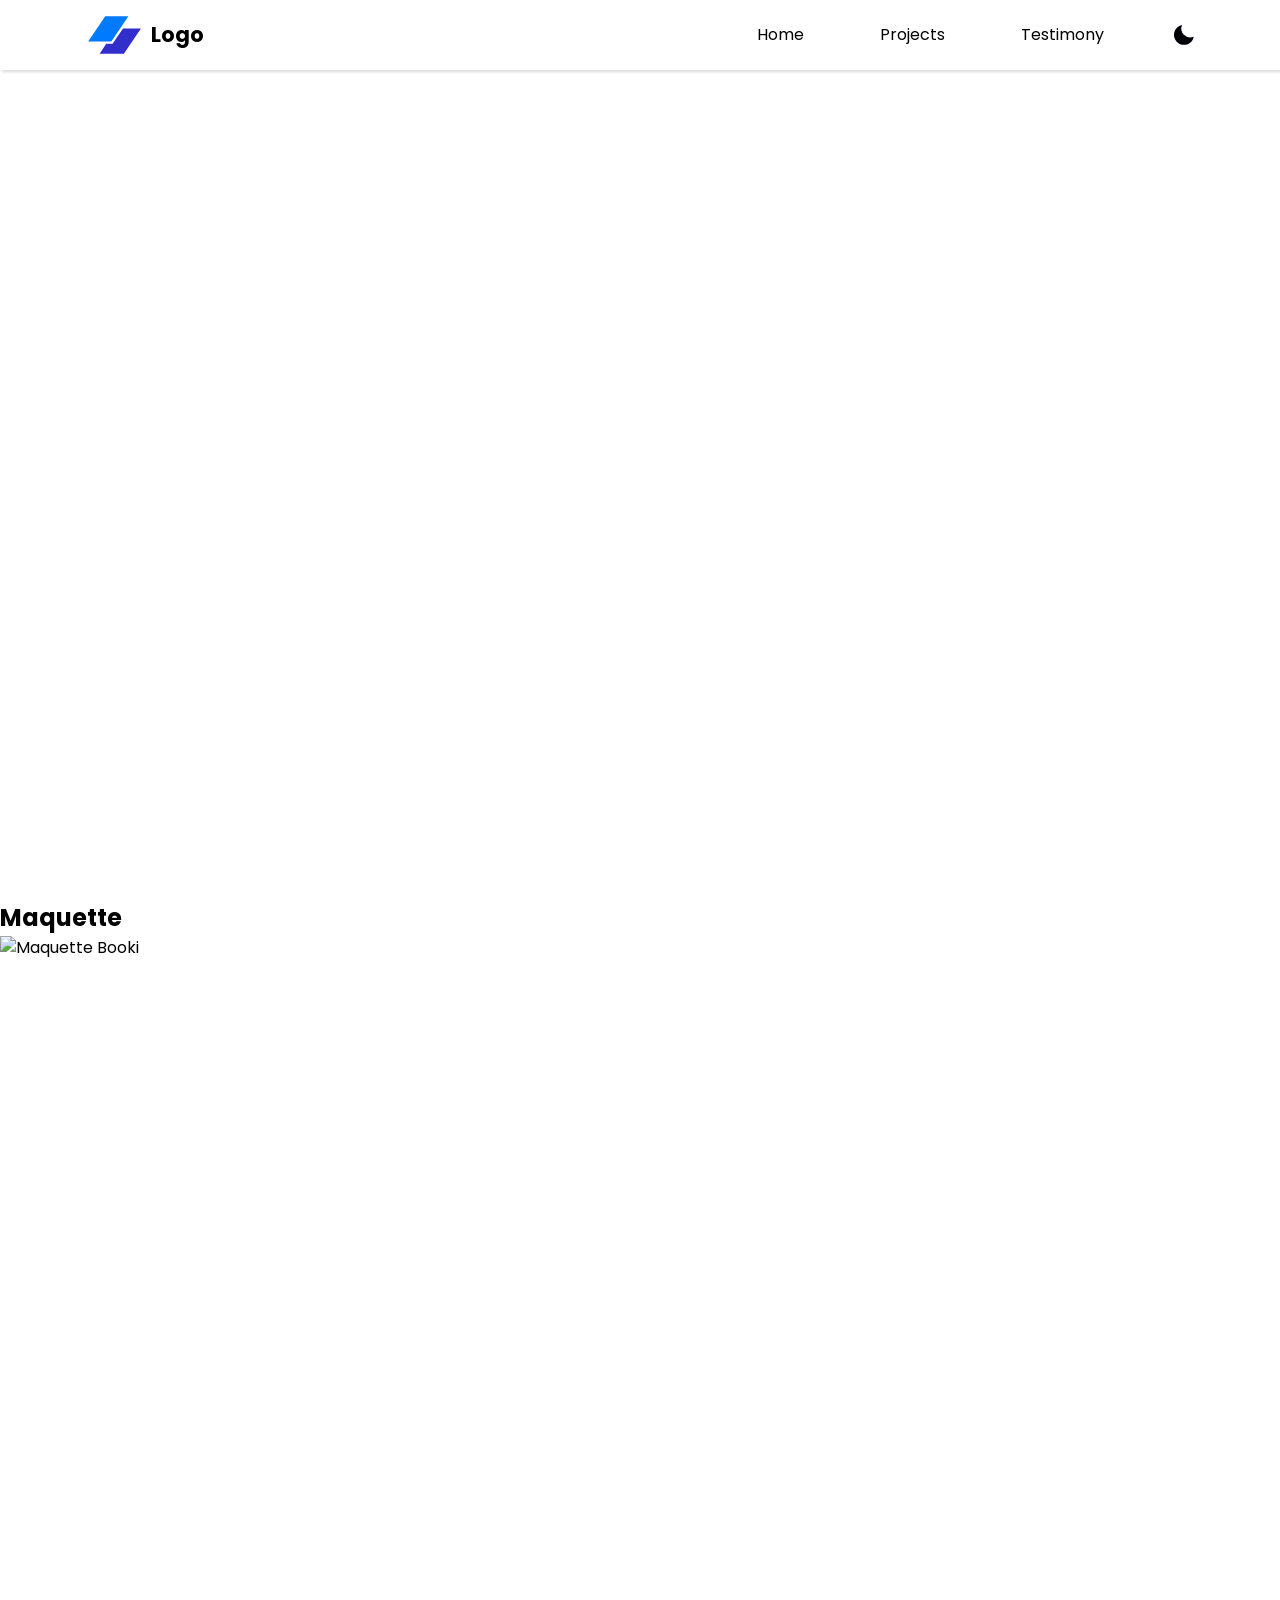
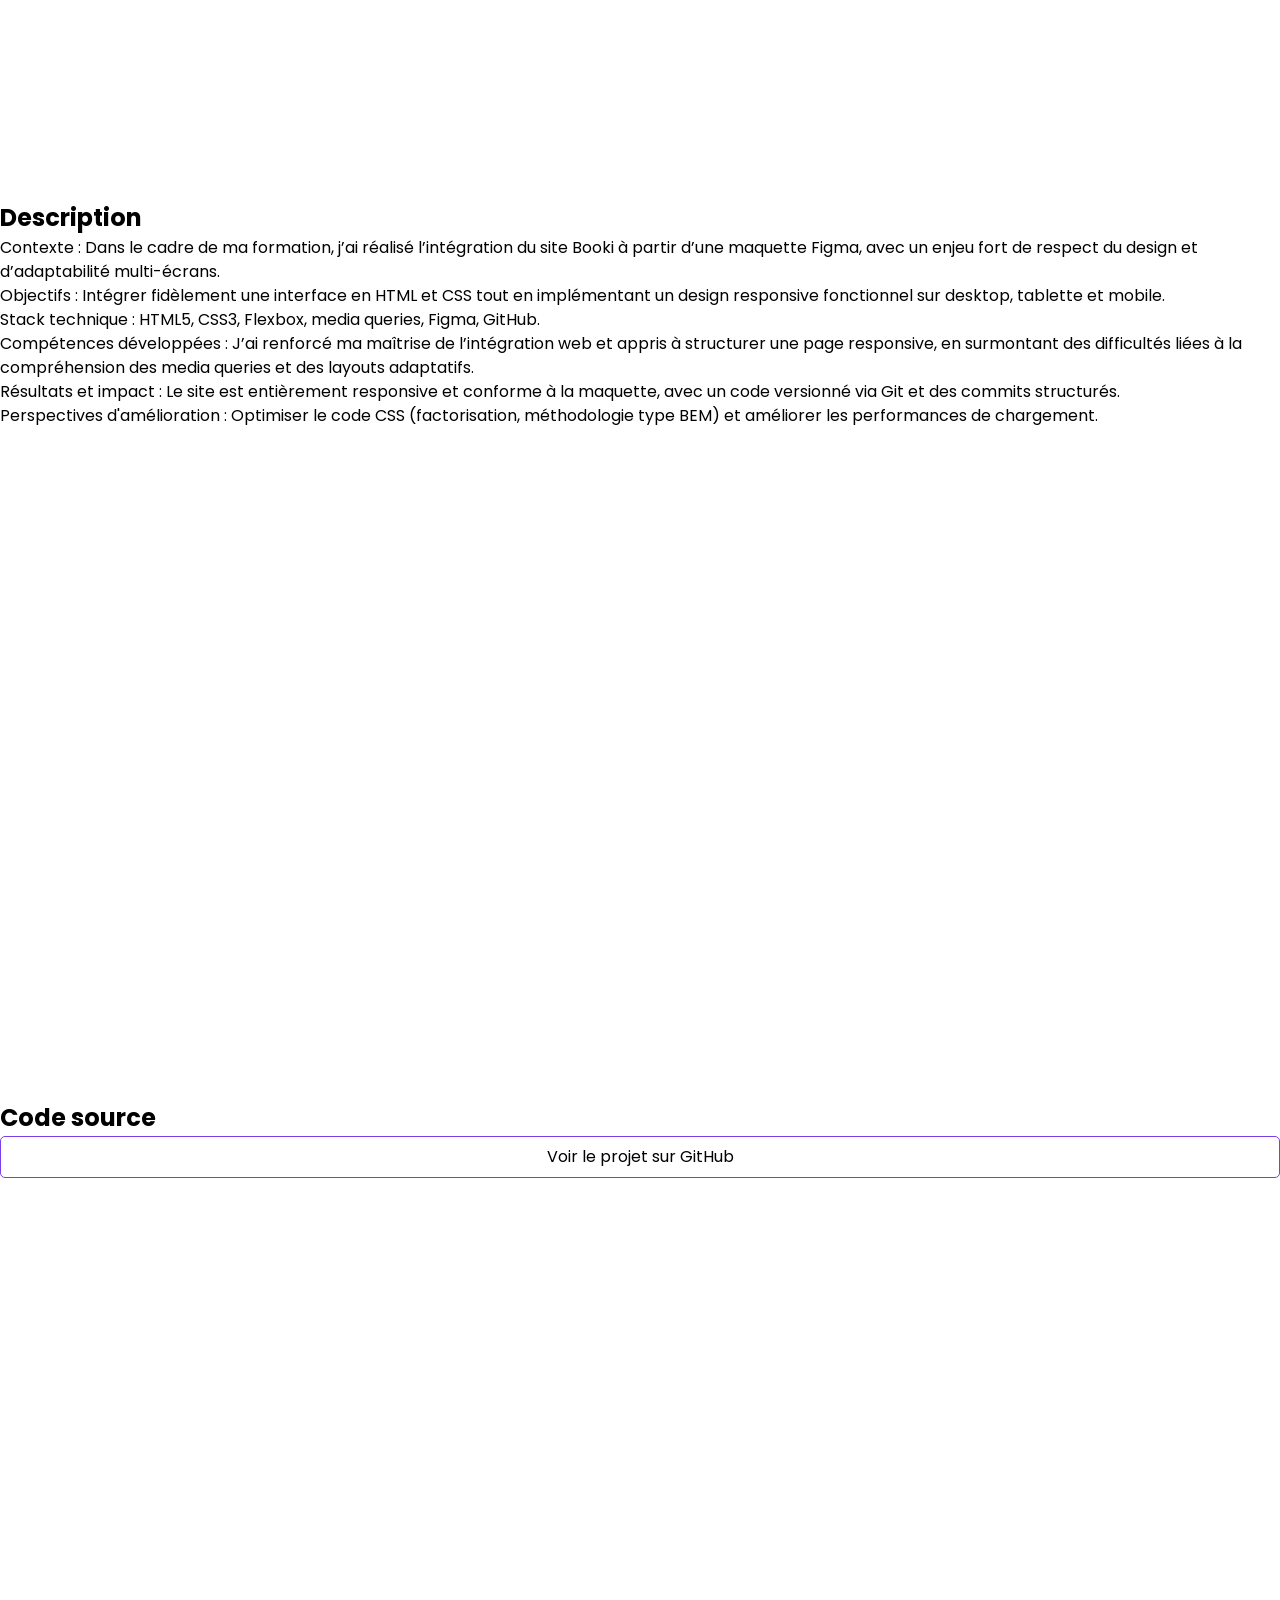
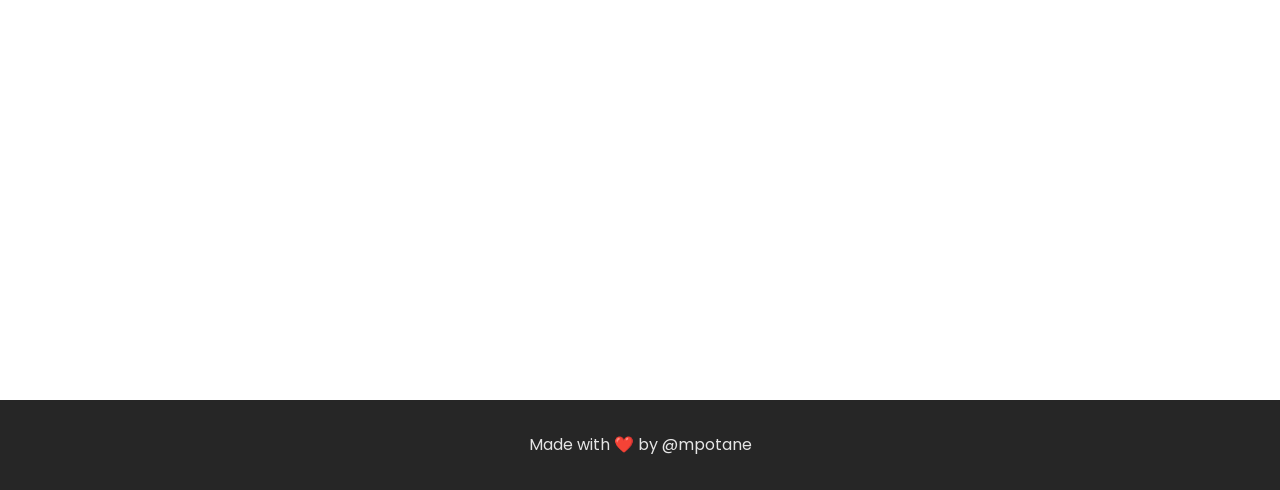
==== booki.html @ 341e93aa "ajout du contenu" ====
<!DOCTYPE html>
<html lang="fr">
<head>
    <meta charset="utf-8">
    <meta http-equiv="X-UA-Compatible" content="IE=edge">
    <meta name="viewport" content="width=device-width, initial-scale=1.0">
    <meta name="description" content="Freefolio beginner template">
    <meta property="og:title" content="OSSPH Freefolio - Beginner Template"/>
    <meta property="og:description" content="100% FREE Professional Portfolio Templates - Beginner Template"/>
    <meta property="og:type" content="website" />
    <meta
        property="og:image"
        content="https://freefolio.web.app/images/beginner.png"
    />
    <meta property="og:image:type" content="image/png" />
    <meta property="og:image:width" content="1200" />
    <meta property="og:image:height" content="630" />
    <meta name="twitter:card" content="summary_large_image" />
    <meta name="twitter:image:alt" content="OSSPH Freefolio">
    <meta name="twitter:title" content="OSSPH Freefolio - Beginner Template" />
    <meta name="twitter:description" content="100% FREE Professional Portfolio Templates - Beginner Template" />
    <title>Projet Booki</title>
    <link rel="icon" href="assets/favicon.ico">
    <link rel="stylesheet" href="reset.css">
    <link rel="stylesheet" href="index.css">
    <link rel="stylesheet" href="style.css">

    <link rel="stylesheet" href="https://cdn.jsdelivr.net/npm/swiper/swiper-bundle.min.css">
    <link href="https://unpkg.com/aos@2.3.1/dist/aos.css" rel="stylesheet">
</head>
<body>
    <header>
        <nav class="navbar">
            <a href="#" class="navbar-branding"><img class="logo" src="assets/logoipsum-245.svg" alt="beginner logo">Logo</a>
            <ul class="nav-menu">
                <li class="nav-item"><a href="index.html" class="nav-link">Home</a></li>
                <li class="nav-item"><a href="index.html" class="nav-link">Projects</a></li>
                <li class="nav-item"><a href="#testimonial__section" class="nav-link">Testimony</a></li>
                <li class="nav-item">
                    <div class="mode__con">
                        <img class="lightswitch" src="assets/moon.svg" alt="moon icon">
                    </div>
                </li>
            </ul>
        </nav>
    </header>

    <main class="container">
         <section class="section">
        <h1>Projet Booki</h1>
        <p>Site de recherche d’hébergements pour des vacances.</p>
    </section>

  
    <section class="section">
        <h2>Maquette</h2>
        <img src="C:\Users\inesg\Desktop\formation openclassrooms\projet 8\beginner\assets\siteBooki.PNG" alt="Maquette Booki" class="project-img">
    </section>

 
    <section class="section">
        <h2>Description</h2>
        <div>
            <p>
            Contexte : Dans le cadre de ma formation, j’ai réalisé l’intégration du site Booki à partir d’une maquette Figma,
            avec un enjeu fort de respect du design et d’adaptabilité multi-écrans. 
            </p>
            <p>
                Objectifs : Intégrer fidèlement une interface en HTML et CSS tout en implémentant un design responsive fonctionnel sur desktop,
                tablette et mobile.
            </p>
            <p>
                Stack technique : HTML5, CSS3, Flexbox, media queries, Figma, GitHub.
            </p>
            <p>
                Compétences développées : J’ai renforcé ma maîtrise de l’intégration web et appris à structurer une page responsive, 
                en surmontant des difficultés liées à la compréhension des media queries et des layouts adaptatifs.
            </p>
            <p>
                Résultats et impact : Le site est entièrement responsive et conforme à la maquette, avec un code versionné via Git 
                et des commits structurés.
            </p> 
            <p>
                Perspectives d'amélioration : Optimiser le code CSS (factorisation, méthodologie type BEM) et 
                améliorer les performances de chargement.
            </p>            
            
        </div>
        
    </section>

 
    <section class="section">
        <h2>Code source</h2>
        <a href="https://github.com/InesGALLIERO/booki" target="_blank" class="cardBtn">
            Voir le projet sur GitHub
        </a>
    </section>
    </main>

    <footer class="ftr">
        <div>Made with ❤️ by @mpotane</div>
    </footer>

  
</body>
</html>
---- index.css ----
@import url('https://fonts.googleapis.com/css2?family=Poppins:ital,wght@0,100;0,200;0,300;0,400;0,500;0,600;0,700;0,800;0,900;1,100;1,200;1,300;1,400;1,500;1,600;1,700;1,800;1,900&display=swap');
@import url('https://fonts.googleapis.com/css2?family=Carter+One&display=swap');

* {
    cursor: url('./assets/cursor.cur'),auto;
}

/* Setting the default background color to white and the default text color to black. */
:root {
    --bg-color: white;
    --txt-color: black;
}

/* Setting the background color to black and the text color to white. */
.dark__mode {
    --bg-color: #222;
    --txt-color: white;
}

html {
    scroll-behavior: smooth;
}

body {
    font-family: 'Poppins', sans-serif;
}

header {
    position: fixed;
    width: 100%;
    background-color: var(--bg-color);
    box-shadow: rgba(0, 0, 0, 0.15) 1.95px 1.95px 2.6px;
    z-index: 2;
}

li {
    list-style: none;
}

.navbar {
    min-height: 4.375rem;
    display: flex;
    justify-content: space-between;
    align-items: center;
    padding: 0 1.25rem;
    margin: 0 5vw;
}

.nav-menu {
    display: flex;
    justify-content: space-between;
    align-items: center;
    gap: 3.75rem;
}


.navbar-branding {
    color: var(--txt-color);
    transform: scale(1.1);
    text-decoration: none;
    font-size: 1.2rem;
    font-weight: bold;
    display: flex;
    align-items: center;
    justify-content: center;
}

.logo {
    width: 100%;
    padding: .5rem;
    display: flex;
    justify-content: center;
    align-items: center;
}

.brandstyle {
    color: rgb(240, 49, 43);
}

.nav-link {
    color: var(--txt-color);
    text-decoration: none;
    padding: .5rem;
    background-image: radial-gradient(18% 28% at 24% 50%, #CEFAFFFF 7%, #073AFF00 100%),radial-gradient(18% 28% at 18% 71%, #FFFFFF59 6%, #073AFF00 100%),radial-gradient(70% 53% at 36% 76%, #73F2FFFF 0%, #073AFF00 100%),radial-gradient(42% 53% at 15% 94%, #FFFFFFFF 7%, #073AFF00 100%),radial-gradient(42% 53% at 34% 72%, #FFFFFFFF 7%, #073AFF00 100%),radial-gradient(18% 28% at 35% 87%, #FFFFFFFF 7%, #073AFF00 100%),radial-gradient(31% 43% at 7% 98%, #FFFFFFFF 24%, #073AFF00 100%),radial-gradient(21% 37% at 72% 23%, #D3FF6D9C 24%, #073AFF00 100%),radial-gradient(35% 56% at 91% 74%, #8A4FFFF5 9%, #073AFF00 100%),radial-gradient(74% 86% at 67% 38%, #6DFFAEF5 24%, #073AFF00 100%),linear-gradient(125deg, #4EB5FFFF 1%, #4C00FCFF 100%);;
    background-size: 0% 0.188rem;
    background-repeat: no-repeat;
    background-position: center bottom;
    transition: background-size 300ms ease;
}

.nav-link:hover {
    background-size: 100% 0.188rem;
}

.hamburger {
    display: none;
}

.bar {
    display: block;
    width: 1.563rem;
    height: 0.188rem;
    margin: 0.313rem auto;
    -webkit-transition: all 0.3 ease;
    transition: all 0.3 ease-in-out;
    color: white;
}

.mode__con {
    display: flex;
    justify-content: center;
    align-items: center;
}

section {
    min-height: 100vh;
}

/* Setting the background of the hero section to a gradient. */
.hero {
    display: grid;
    background: radial-gradient(66.32% 66.32% at 54.13% 113.95%,rgba(108,38,255,.2) 0,rgba(242,89,255,0) 100%),linear-gradient(211.99deg,rgba(65,157,241,.2) -4.17%,rgba(45,143,234,0) 68.7%),radial-gradient(100% 100% at 28.65% 0,rgba(109,0,255,.25) 0,rgba(250,247,254,0) 100%);
    grid-template-columns: repeat(2, 1fr);
    place-items: center;
    gap: 3rem;
    text-align: center;
}

.left-hero {
    width: 50vw;
    padding-left: 7rem;
    display: flex;
    flex-direction: column;
}

.txt {
    font-size: 3.5rem;
    font-family: 'Carter One', sans-serif;
    font-weight: bold;
    color: #8358cd;
}

.txt__upper {
    font-weight: 800;
    color: rgb(83, 81, 81);
}

.txt__under {
    font-weight: 700;
    color: rgb(83, 81, 81);
    font-size: 1.3rem;
}

.desc {
    padding: .5rem;
    color: rgb(119, 119, 119);
}

.btn {
    font-size: 1rem;
    background-color: transparent;
    border-width: 1px;
    border-style: solid;
    border-radius: 5px;
    border-color: #7b3fe4;
    padding: 1rem;
    color: #222;
    margin-top: .5rem;
    box-shadow: 4px 4px 0px #7b3fe4;
}

.btn:hover {
    /*transform: scale(1.1);*/
    color: rgb(239, 248, 252);
    background-color: #7b3fe4;
    box-shadow: unset;
    border: unset;
}

.txt::first-letter {
    font-size: 3.7rem;
}

.exclamation {
    color: #7b3fe4;
}

.right-hero {
    width: auto;
    display: grid;
    place-items: center;
}

.right-hero img {
    border-radius: 50%;
}

.projects {
    display: flex;
    flex-direction: column;
    justify-content: space-evenly;
    align-items: center;
    padding: 1.875rem 0;
    background-color: var(--bg-color);
}

.project-heading {
    display: grid;
    place-items: center;
    padding: 1.875rem 0;
    font-size: 1.5rem;
    font-weight: bold;
    color: var(--txt-color);
}

.cards {
    display: grid;
    grid-template-columns: repeat(2, 1fr);
    grid-template-rows: 1fr;
    gap: 3.75rem;
    margin: 10px;
}

.card {
    box-shadow: rgba(17, 12, 46, 0.15) 0px 48px 100px 0px;
    border-radius: 12px;
}

.card__cover {
    width: 100%;
}

.card__cover img {
    border-top-left-radius: 12px;
    border-top-right-radius: 12px;
}

.card:hover {
    box-shadow: rgba(50, 50, 93, 0.25) 0px 50px 100px -20px, rgba(0, 0, 0, 0.3) 0px 30px 60px -30px;
}

.card__content {
    padding: 1.25rem;
    background-color: white;
    border-bottom-left-radius: 12px;
    border-bottom-right-radius: 12px;
}

.card__content p {
    height: 6.25rem;
}

.cardBtn {
    display: inline-block; /* ou block si tu veux pleine largeur */
    width: 100%;
    border-width: 0.063rem;
    border-style: solid;
    border-color: #7b3fe4;
    background: white;
    border-radius: 0.313rem;
    padding: .5rem;
    text-align: center;
    text-decoration: none; /* enlève le soulignement */
    color: black;
}

.cardBtn:hover {
    background: #7b3fe4;
    color: white;
}

.testimony {
    background: #7757ae;
    display: flex;
    flex-direction: column;
    justify-content: center;
    align-items: center;
}

.swiper {
    width: 100%;
}

.swiper-pagination .swiper-pagination-bullet-active {
    background-color: salmon;
}

.fig {
    border: 0.125rem solid salmon;
    border-radius: 0.625rem;
    margin: 0 15rem; 
    padding: 4rem;
    color: #ffffff;
}

blockquote {
    text-indent: 1ch;
    font-style: italic;
    padding: 2rem;
    font-size: 1.125rem;
}

blockquote img{
    display: unset;
}

figcaption {
    text-align: end;
    padding: 0 4rem;
    font-size: 1.25rem;
    font-style: italic;
}

.ftr {
    background-color: #262626;
    min-height: 10vh;
    display: grid;
    place-items: center;
    color: rgb(229, 229, 229);
}

/* This is a media query. It is saying that if the screen is less than 769px, then do the following. */
@media only screen and (max-width:769px) {

    .hamburger{
        display: flex;
    }

    .hamburger.active .bar:nth-child(2){
        opacity: 0;
    }

    .hamburger.active .bar:nth-child(1){
        transform: translateY(0.5rem) rotate(45deg);
    }

    .hamburger.active .bar:nth-child(3){
        transform: translateY(-0.5rem) rotate(-45deg);
    }

    .nav-menu {
        position: fixed;
        left: 0;
        top: -100vh;
        gap: 0;
        flex-direction: column;
        background-color: var(--bg-color);
        width: 100%;
        text-align: center;
        transition: 0.3s;
        box-shadow: rgba(0, 0, 0, 0.05) 0px 6px 24px 0px, rgba(0, 0, 0, 0.08) 0px 0px 0px 1px;
    }

    .nav-item {
        margin: 1rem 0;
    }

    .nav-menu.active {
        top: 4.313rem;
    }
}

@media only screen and (max-width:1025px) {
    
    .left-hero {
        padding-left: 4rem;
    }

    figcaption {
        transform: translateY(-1rem);
        padding-top: .8rem;
        padding-bottom: 1rem;
    }
    
    #hero__img {
        margin-top: 4rem;
        margin-right: 8rem;
        width: 250px;
        height: 250px;
    }

    .fig {
        margin: 0 9.2rem;
        padding: .2rem;
    }

    .cards {
        display: grid;
        grid-template-columns: 1fr;
    }
}

@media only screen and (max-width:913px) {

    .hero {
        display: grid;
        grid-template-columns: 1fr;
        gap: unset;
    }

    .left-hero {
        width: 100%;
        padding-left: unset;
        padding: 7rem;
    }

    .txt__upper {
        margin-top: 4.375rem;
    }

    .right-hero {
        width: 100%;
    }

    #hero__img {
        margin-bottom: 4rem;
        margin-right: unset;
    }
}

@media only screen and (max-width:821px) {

    .left-hero {
        padding: 5.5rem;
    }
}

@media only screen and (max-width:769px) {

    .left-hero {
        padding: 4.5rem;
    }

    .fig {
        margin: 0 4rem;
        padding: .2rem;
    }
}

@media only screen and (max-width:541px) {

    .left-hero {
        padding: 3rem;
    }

    #hero__img {
        width: 270px;
        height: 270px;
    }

    .fig {
        margin: 0 5rem;
    }
}

@media only screen and (max-width:415px) {

    .left-hero {
        padding: 2rem;
    }

    #hero__img {
        width: 260px;
        height: 260px;
    }

    .fig {
        margin: 0 1.5rem;
    }
}

@media only screen and (max-width:376px) {

    #hero__img {
        width: 250px;
        height: 250px;
    }

    .fig {
        margin: 0 1rem;
    }
}

/* nav-icon-6 */
.nav-icon-6{
    width: 35px;
    height: 30px;
    margin: 10px 10px;
    position: relative;
    display: inline-block;
  }
  .nav-icon-6 span{
    background-color: var(--txt-color);
    position: absolute;
    border-radius: 2px;
    transition: .3s cubic-bezier(.8, .5, .2, 1.4);
    width:100%;
    height: 4px;
  }
  .nav-icon-6 span:nth-child(1){
    top:0px;
    left: 0px;
  }
  .nav-icon-6 span:nth-child(2){
    top:13px;
    left: 0px;
  }
  .nav-icon-6 span:nth-child(3){
    bottom:0px;
    left: 0px;
  }
  .nav-icon-6:not(.open):hover span:nth-child(1){
    transform:  scaleY(1.2);
    left: -5px;
  }
  .nav-icon-6:not(.open):hover span:nth-child(2){
    transform: rotate(5deg) scaleY(1.1);
  }
  .nav-icon-6:not(.open):hover span:nth-child(3){
    transform:  scaleY(1.2);
    left: 5px;
  }
  .nav-icon-6.open span:nth-child(1){
    transform: rotate(45deg) scaleX(0.7);
    top: 13PX;
    left: -8px;
  }
  .nav-icon-6.open span:nth-child(2){
    transform: scale(0);
    transition-duration: 50ms
  }
  .nav-icon-6.open span:nth-child(3){
    transform: rotate(-45deg) scaleX(0.7);
    top: 13PX;
    left: 7px;
  }
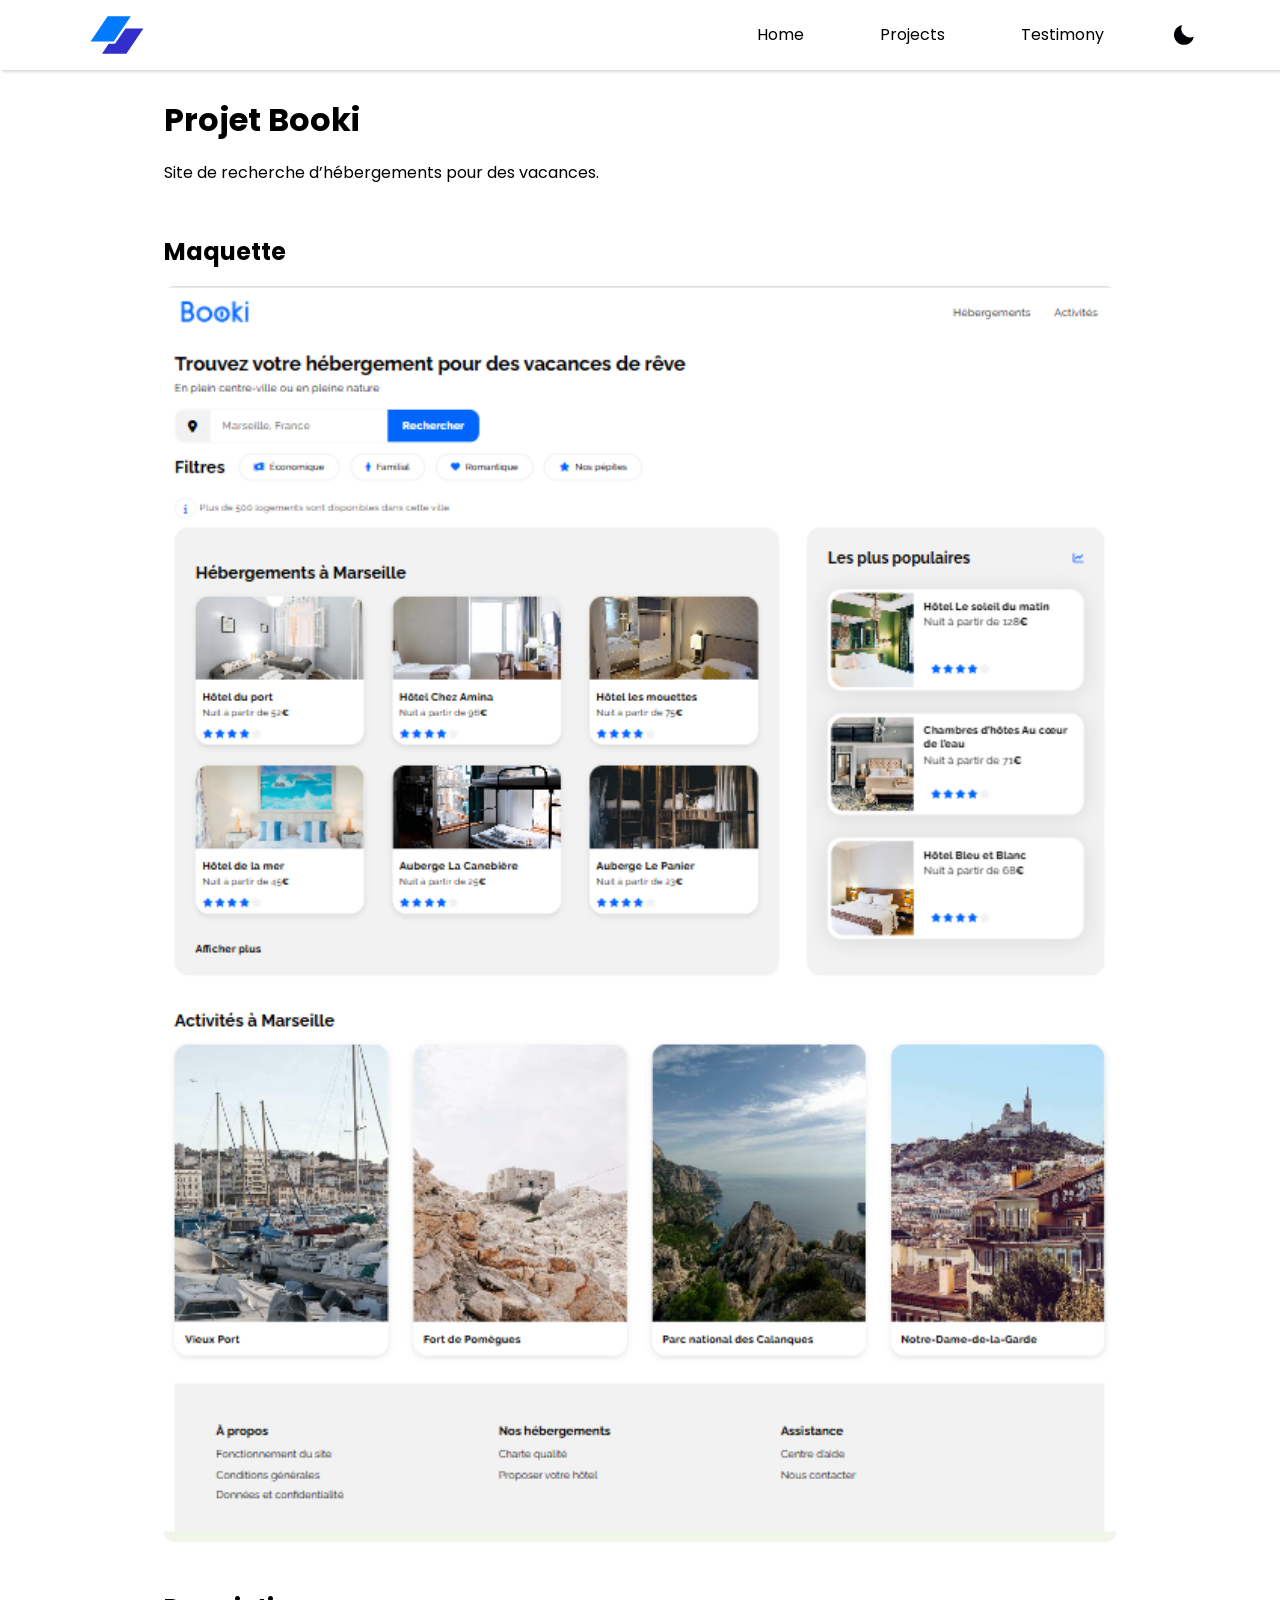
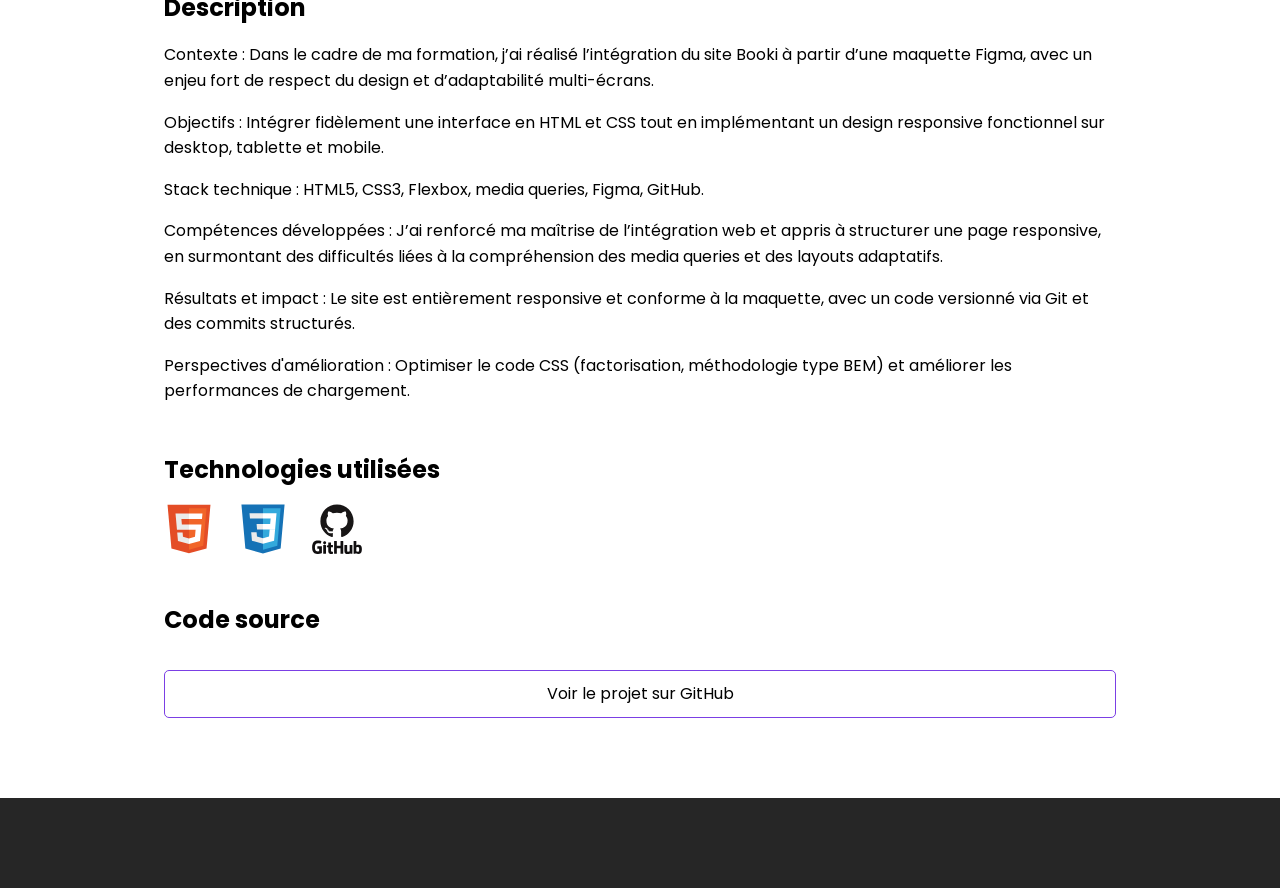
==== commit 1f4aedaa: "suite modif contenu" ====
--- a/booki.html
+++ b/booki.html
@@ -15,15 +15,13 @@
     <meta property="og:image:type" content="image/png" />
     <meta property="og:image:width" content="1200" />
     <meta property="og:image:height" content="630" />
-    <meta name="twitter:card" content="summary_large_image" />
-    <meta name="twitter:image:alt" content="OSSPH Freefolio">
-    <meta name="twitter:title" content="OSSPH Freefolio - Beginner Template" />
-    <meta name="twitter:description" content="100% FREE Professional Portfolio Templates - Beginner Template" />
+   
     <title>Projet Booki</title>
     <link rel="icon" href="assets/favicon.ico">
+
     <link rel="stylesheet" href="reset.css">
     <link rel="stylesheet" href="index.css">
-    <link rel="stylesheet" href="style.css">
+    <link rel="stylesheet" href="booki.css">
 
     <link rel="stylesheet" href="https://cdn.jsdelivr.net/npm/swiper/swiper-bundle.min.css">
     <link href="https://unpkg.com/aos@2.3.1/dist/aos.css" rel="stylesheet">
@@ -31,7 +29,7 @@
 <body>
     <header>
         <nav class="navbar">
-            <a href="#" class="navbar-branding"><img class="logo" src="assets/logoipsum-245.svg" alt="beginner logo">Logo</a>
+            <a href="#" class="navbar-branding"><img class="logo" src="assets/logoipsum-245.svg" alt="beginner logo"></a>
             <ul class="nav-menu">
                 <li class="nav-item"><a href="index.html" class="nav-link">Home</a></li>
                 <li class="nav-item"><a href="index.html" class="nav-link">Projects</a></li>
@@ -46,60 +44,69 @@
     </header>
 
     <main class="container">
-         <section class="section">
-        <h1>Projet Booki</h1>
-        <p>Site de recherche d’hébergements pour des vacances.</p>
-    </section>
+        <section class="section">
+            <h1>Projet Booki</h1>
+            <p>Site de recherche d’hébergements pour des vacances.</p>
+        </section>
 
   
-    <section class="section">
-        <h2>Maquette</h2>
-        <img src="C:\Users\inesg\Desktop\formation openclassrooms\projet 8\beginner\assets\siteBooki.PNG" alt="Maquette Booki" class="project-img">
-    </section>
+        <section class="section">
+            <h2>Maquette</h2>
+            <img src="assets/siteBooki.PNG" alt="Maquette Booki" class="project-img">
+        </section>
 
  
-    <section class="section">
-        <h2>Description</h2>
-        <div>
-            <p>
-            Contexte : Dans le cadre de ma formation, j’ai réalisé l’intégration du site Booki à partir d’une maquette Figma,
-            avec un enjeu fort de respect du design et d’adaptabilité multi-écrans. 
-            </p>
-            <p>
-                Objectifs : Intégrer fidèlement une interface en HTML et CSS tout en implémentant un design responsive fonctionnel sur desktop,
-                tablette et mobile.
-            </p>
-            <p>
-                Stack technique : HTML5, CSS3, Flexbox, media queries, Figma, GitHub.
-            </p>
-            <p>
-                Compétences développées : J’ai renforcé ma maîtrise de l’intégration web et appris à structurer une page responsive, 
-                en surmontant des difficultés liées à la compréhension des media queries et des layouts adaptatifs.
-            </p>
-            <p>
-                Résultats et impact : Le site est entièrement responsive et conforme à la maquette, avec un code versionné via Git 
-                et des commits structurés.
-            </p> 
-            <p>
-                Perspectives d'amélioration : Optimiser le code CSS (factorisation, méthodologie type BEM) et 
-                améliorer les performances de chargement.
-            </p>            
+        <section class="section">
+            <h2>Description</h2>
+            <div>
+                <p>
+                    Contexte : Dans le cadre de ma formation, j’ai réalisé l’intégration du site Booki à partir d’une maquette Figma,
+                    avec un enjeu fort de respect du design et d’adaptabilité multi-écrans. 
+                </p>
+                <p>
+                    Objectifs : Intégrer fidèlement une interface en HTML et CSS tout en implémentant un design responsive fonctionnel sur desktop,
+                    tablette et mobile.
+                </p>
+                <p>
+                    Stack technique : HTML5, CSS3, Flexbox, media queries, Figma, GitHub.
+                </p>
+                <p>
+                    Compétences développées : J’ai renforcé ma maîtrise de l’intégration web et appris à structurer une page responsive, 
+                    en surmontant des difficultés liées à la compréhension des media queries et des layouts adaptatifs.
+                </p>
+                <p>
+                    Résultats et impact : Le site est entièrement responsive et conforme à la maquette, avec un code versionné via Git 
+                    et des commits structurés.
+                </p> 
+                <p>
+                    Perspectives d'amélioration : Optimiser le code CSS (factorisation, méthodologie type BEM) et 
+                    améliorer les performances de chargement.
+                </p>            
             
-        </div>
+            </div>
         
-    </section>
+        </section>
 
+        <section class="section">
+            <h2>Technologies utilisées</h2>
+            <div class="tech">
+                <img src="assets/logo/html.svg" alt="Logo HTML">
+                <img src="assets/logo/css.svg" alt="CSS">
+                <img src="assets/logo/github.svg" alt="GitHub">
+            </div>
+        </section>
+        
  
-    <section class="section">
-        <h2>Code source</h2>
-        <a href="https://github.com/InesGALLIERO/booki" target="_blank" class="cardBtn">
-            Voir le projet sur GitHub
-        </a>
-    </section>
+        <section class="section">
+            <h2>Code source</h2>
+            <a href="https://github.com/InesGALLIERO/booki" target="_blank" class="cardBtn">
+                Voir le projet sur GitHub
+            </a>
+        </section>
     </main>
 
     <footer class="ftr">
-        <div>Made with ❤️ by @mpotane</div>
+        
     </footer>
 
   
--- a/index.css
+++ b/index.css
@@ -233,6 +233,7 @@
 .card__cover img {
     border-top-left-radius: 12px;
     border-top-right-radius: 12px;
+    width: 100%;
 }
 
 .card:hover {
--- a/booki.css
+++ b/booki.css
@@ -0,0 +1,103 @@
+/* ===== STRUCTURE GÉNÉRALE ===== */
+
+.container {
+    max-width: 1000px;
+    margin: 0 auto;
+    padding: 6rem 1.5rem 2rem;
+}
+
+.section {
+    margin-bottom: 3rem;
+    min-height: 0vh;
+
+}
+
+/* ===== TITRES ===== */
+
+h1 {
+    font-size: 2rem;
+    margin-bottom: 1rem;
+}
+
+h2 {
+    font-size: 1.5rem;
+    margin-bottom: 1rem;
+}
+
+/* ===== TEXTE ===== */
+
+p {
+    line-height: 1.6;
+    margin-bottom: 1rem;
+}
+
+/* ===== IMAGE ===== */
+
+.project-img {
+    width: 100%;
+    border-radius: 10px;
+    margin-top: 1rem;
+}
+
+/* ===== Logo ===== */
+.tech {
+    display: flex;
+    gap: 1.5rem;
+    flex-wrap: wrap;
+    align-items: center;
+    margin-top: 1rem;
+}
+
+.tech img {
+    width: 50px;
+    height: auto;
+    transition: transform 0.2s ease;
+}
+
+.tech img:hover {
+    transform: scale(1.1);
+}
+
+/* ===== BOUTON ===== */
+
+.cardBtn {
+    display: inline-block;
+    margin-top: 1rem;
+    padding: 0.7rem;
+    border: 1px solid #7b3fe4;
+    text-align: center;
+    text-decoration: none;
+    color: black;
+    border-radius: 5px;
+}
+
+.cardBtn:hover {
+    background-color: #7b3fe4;
+    color: white;
+}
+
+/* ===== MEDIA QUERIES ===== */
+
+@media (max-width: 768px) {
+    .container {
+        padding: 5rem 1rem 2rem;
+    }
+
+    h1 {
+        font-size: 1.6rem;
+    }
+
+    h2 {
+        font-size: 1.3rem;
+    }
+}
+
+@media (max-width: 480px) {
+    .container {
+        padding: 4.5rem 1rem 1.5rem;
+    }
+
+    p {
+        font-size: 0.95rem;
+    }
+}
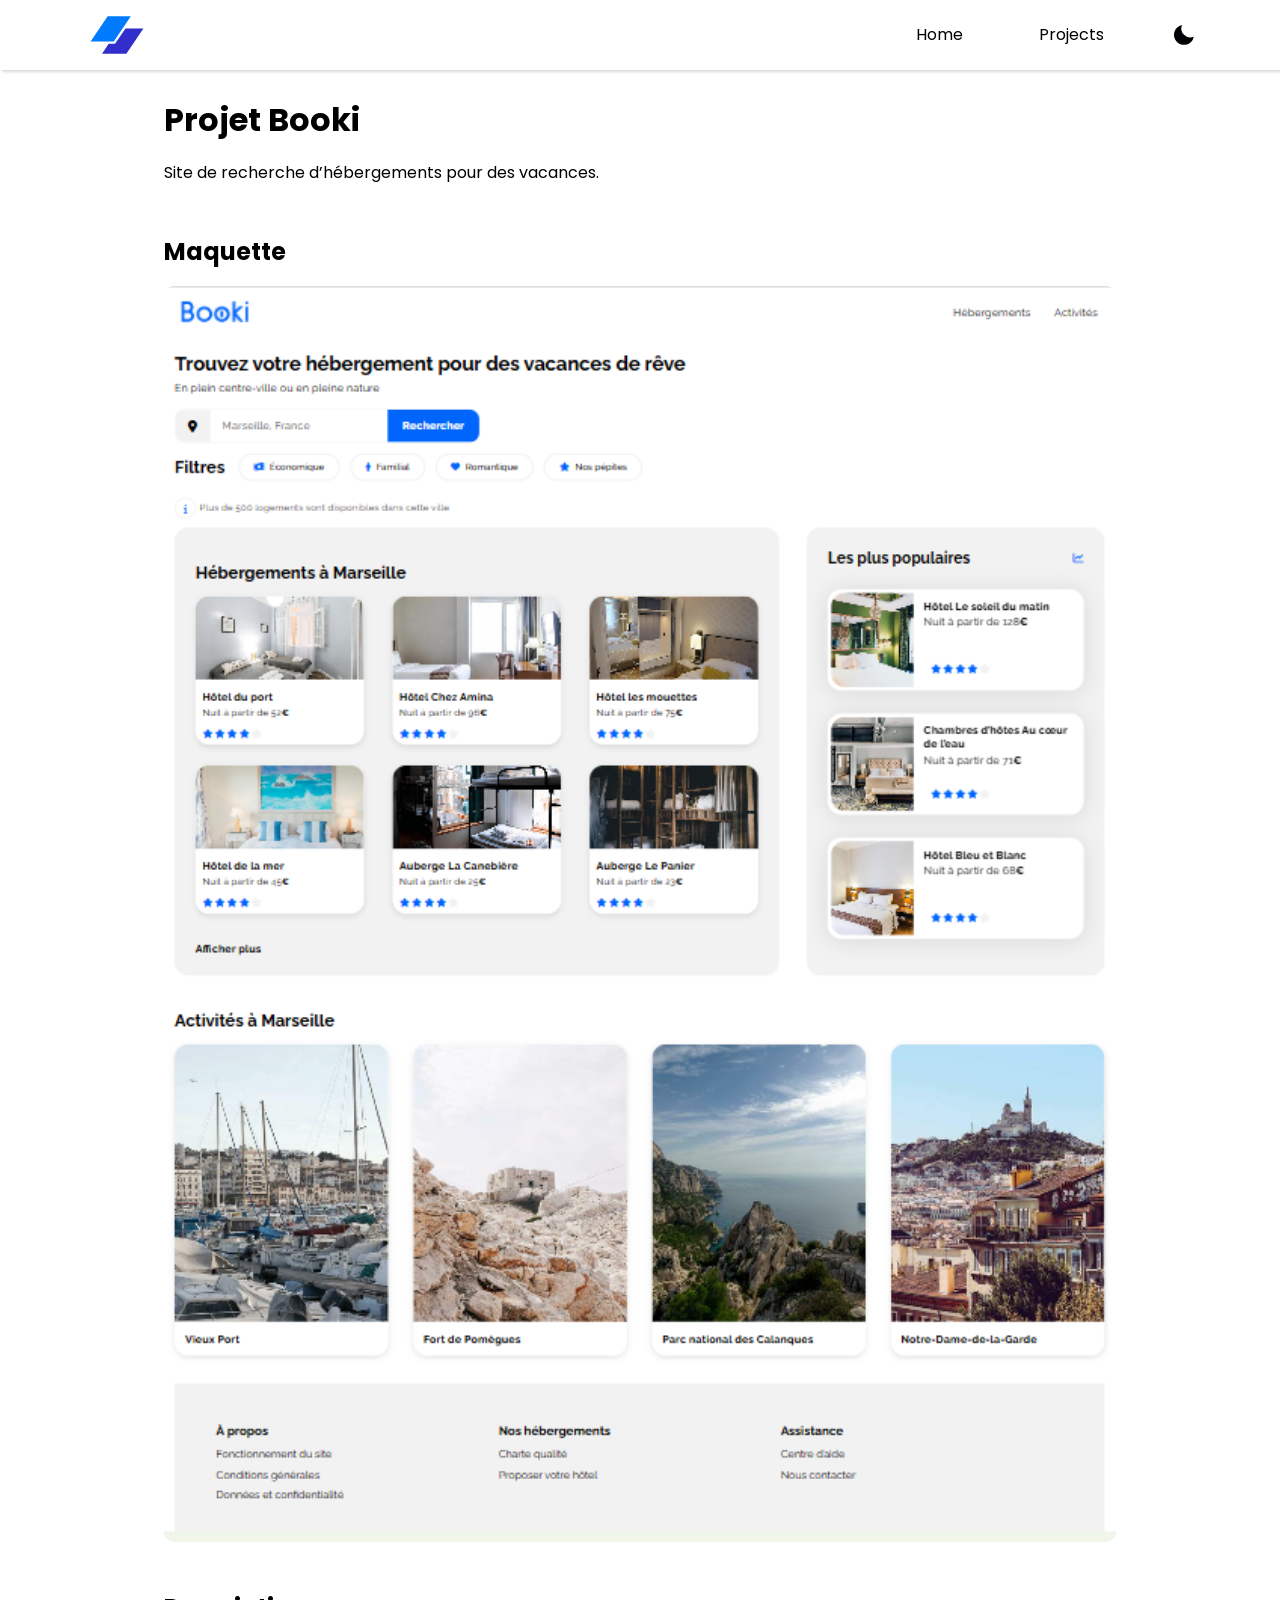
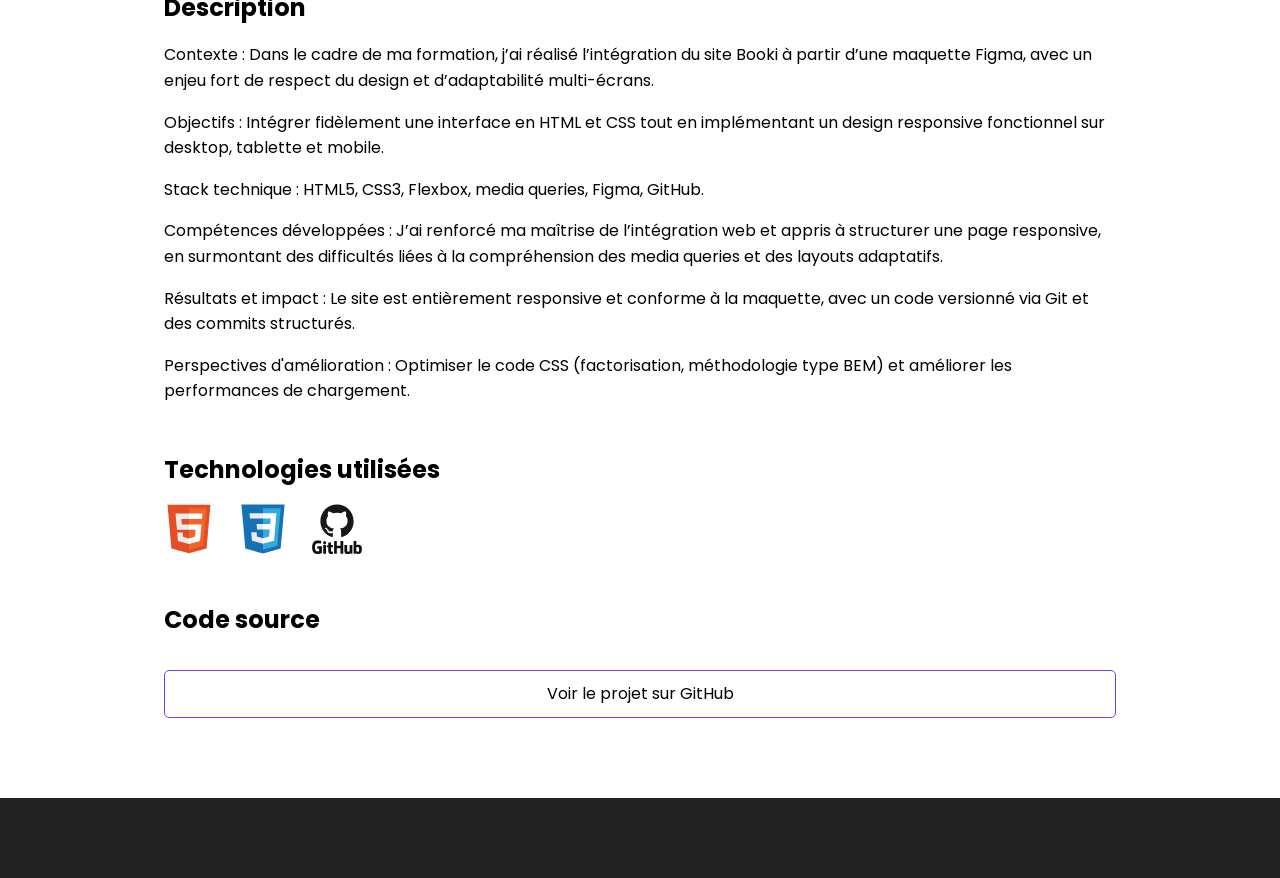
==== commit 9557d336: "TestlienWave" ====
--- a/booki.html
+++ b/booki.html
@@ -1,22 +1,7 @@
 <!DOCTYPE html>
 <html lang="fr">
 <head>
-    <meta charset="utf-8">
-    <meta http-equiv="X-UA-Compatible" content="IE=edge">
-    <meta name="viewport" content="width=device-width, initial-scale=1.0">
-    <meta name="description" content="Freefolio beginner template">
-    <meta property="og:title" content="OSSPH Freefolio - Beginner Template"/>
-    <meta property="og:description" content="100% FREE Professional Portfolio Templates - Beginner Template"/>
-    <meta property="og:type" content="website" />
-    <meta
-        property="og:image"
-        content="https://freefolio.web.app/images/beginner.png"
-    />
-    <meta property="og:image:type" content="image/png" />
-    <meta property="og:image:width" content="1200" />
-    <meta property="og:image:height" content="630" />
-   
-    <title>Projet Booki</title>
+    <title>Projet Booki – Intégration HTML CSS Responsive | Portfolio Développeur</title>
     <link rel="icon" href="assets/favicon.ico">
 
     <link rel="stylesheet" href="reset.css">
@@ -32,8 +17,7 @@
             <a href="#" class="navbar-branding"><img class="logo" src="assets/logoipsum-245.svg" alt="beginner logo"></a>
             <ul class="nav-menu">
                 <li class="nav-item"><a href="index.html" class="nav-link">Home</a></li>
-                <li class="nav-item"><a href="index.html" class="nav-link">Projects</a></li>
-                <li class="nav-item"><a href="#testimonial__section" class="nav-link">Testimony</a></li>
+                <li class="nav-item"><a href="booki.html" class="nav-link">Projects</a></li>
                 <li class="nav-item">
                     <div class="mode__con">
                         <img class="lightswitch" src="assets/moon.svg" alt="moon icon">
--- a/index.css
+++ b/index.css
@@ -210,7 +210,7 @@
     padding: 1.875rem 0;
     font-size: 1.5rem;
     font-weight: bold;
-    color: var(--txt-color);
+    color: black;
 }
 
 .cards {
@@ -234,6 +234,8 @@
     border-top-left-radius: 12px;
     border-top-right-radius: 12px;
     width: 100%;
+    max-height: 1000px;
+    object-fit: fill;
 }
 
 .card:hover {
@@ -270,55 +272,81 @@
     color: white;
 }
 
-.testimony {
+
+
+.competence {
     background: #7757ae;
     display: flex;
+    justify-content: space-between;
+    align-items: stretch;
+    gap: 40px;
+    padding: 40px;
+     min-height: 0vh;
+}
+
+/* Chaque bloc prend 50% */
+.competence > div {
+    flex: 1;
+    display: flex;
     flex-direction: column;
-    justify-content: center;
-    align-items: center;
-}
-
-.swiper {
-    width: 100%;
-}
-
-.swiper-pagination .swiper-pagination-bullet-active {
-    background-color: salmon;
-}
-
-.fig {
-    border: 0.125rem solid salmon;
-    border-radius: 0.625rem;
-    margin: 0 15rem; 
-    padding: 4rem;
+}
+
+/* Petit style optionnel pour lisibilité */
+.competence h2 {
+    margin-bottom: 15px;
     color: #ffffff;
 }
 
-blockquote {
-    text-indent: 1ch;
-    font-style: italic;
-    padding: 2rem;
-    font-size: 1.125rem;
-}
-
-blockquote img{
-    display: unset;
-}
-
-figcaption {
-    text-align: end;
-    padding: 0 4rem;
-    font-size: 1.25rem;
-    font-style: italic;
+.competence p {
+    margin-bottom: 20px;
+    line-height: 1.6;
+    color: #ffffff;
+}
+
+/* Logos */
+.tech {
+    display: flex;
+    gap: 15px;
+    flex-wrap: wrap;
+}
+
+.tech img {
+    width: 40px;
 }
 
 .ftr {
-    background-color: #262626;
-    min-height: 10vh;
-    display: grid;
-    place-items: center;
-    color: rgb(229, 229, 229);
-}
+    background: #222;
+    color: white;
+    text-align: center;
+    padding: 40px 20px;
+}
+
+.ftr h2 {
+    margin-bottom: 15px;
+}
+
+.contact-btn {
+    display: inline-block;
+    margin-top: 10px;
+    padding: 10px 20px;
+    background: #7757ae;
+    color: white;
+    text-decoration: none;
+    border-radius: 5px;
+}
+
+.contact-btn:hover {
+    background: #5a3f8c;
+}
+
+
+/* Responsive */
+@media (max-width: 768px) {
+    .sectioncompetence {
+        flex-direction: column;
+    }
+}
+
 
 /* This is a media query. It is saying that if the screen is less than 769px, then do the following. */
 @media only screen and (max-width:769px) {
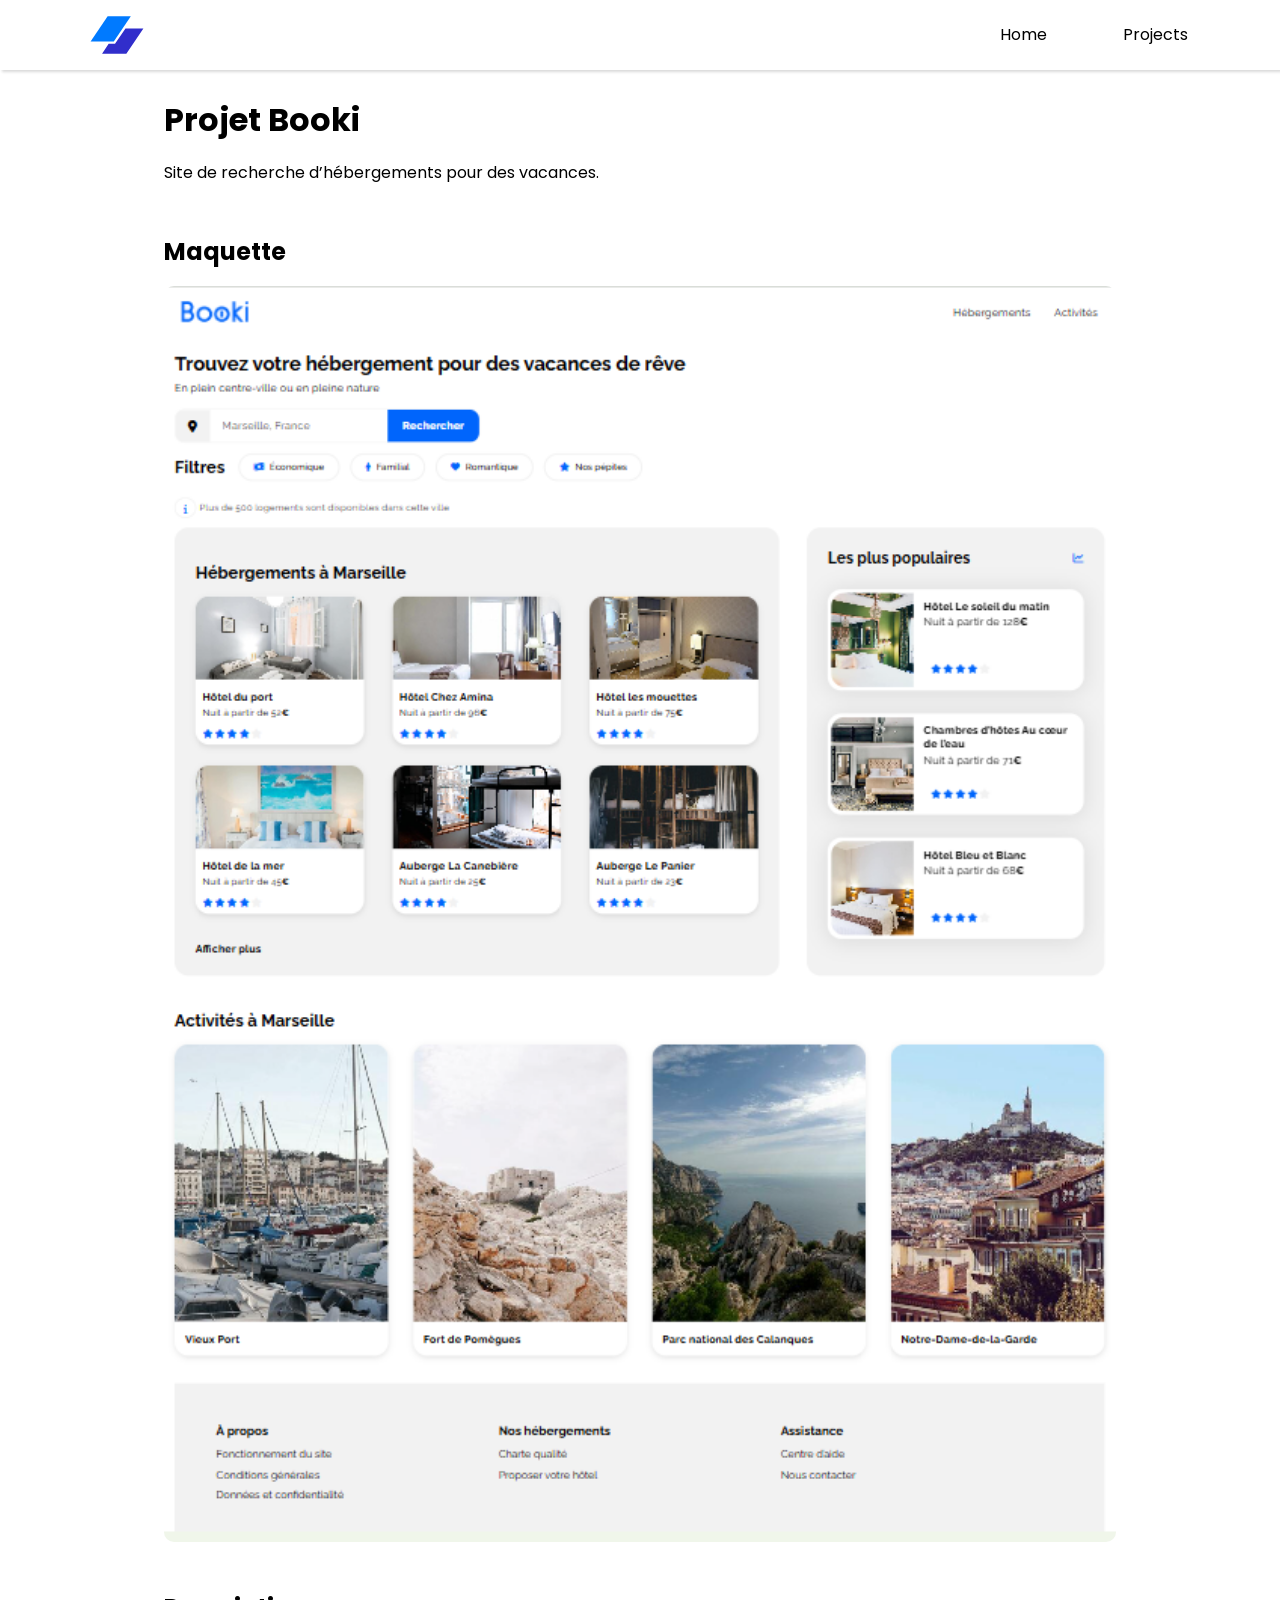
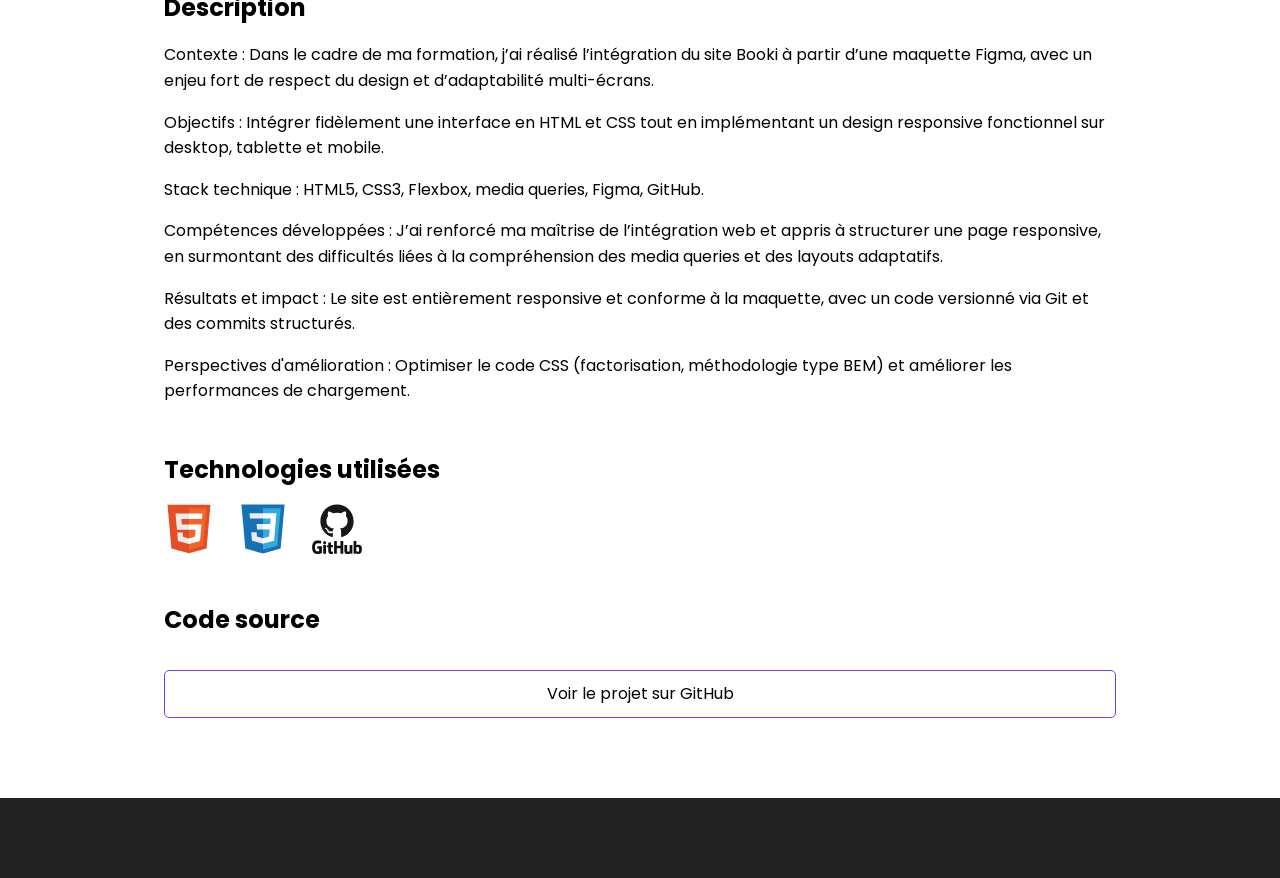
==== commit 44c85ef2: "modif" ====
--- a/booki.html
+++ b/booki.html
@@ -18,11 +18,6 @@
             <ul class="nav-menu">
                 <li class="nav-item"><a href="index.html" class="nav-link">Home</a></li>
                 <li class="nav-item"><a href="booki.html" class="nav-link">Projects</a></li>
-                <li class="nav-item">
-                    <div class="mode__con">
-                        <img class="lightswitch" src="assets/moon.svg" alt="moon icon">
-                    </div>
-                </li>
             </ul>
         </nav>
     </header>
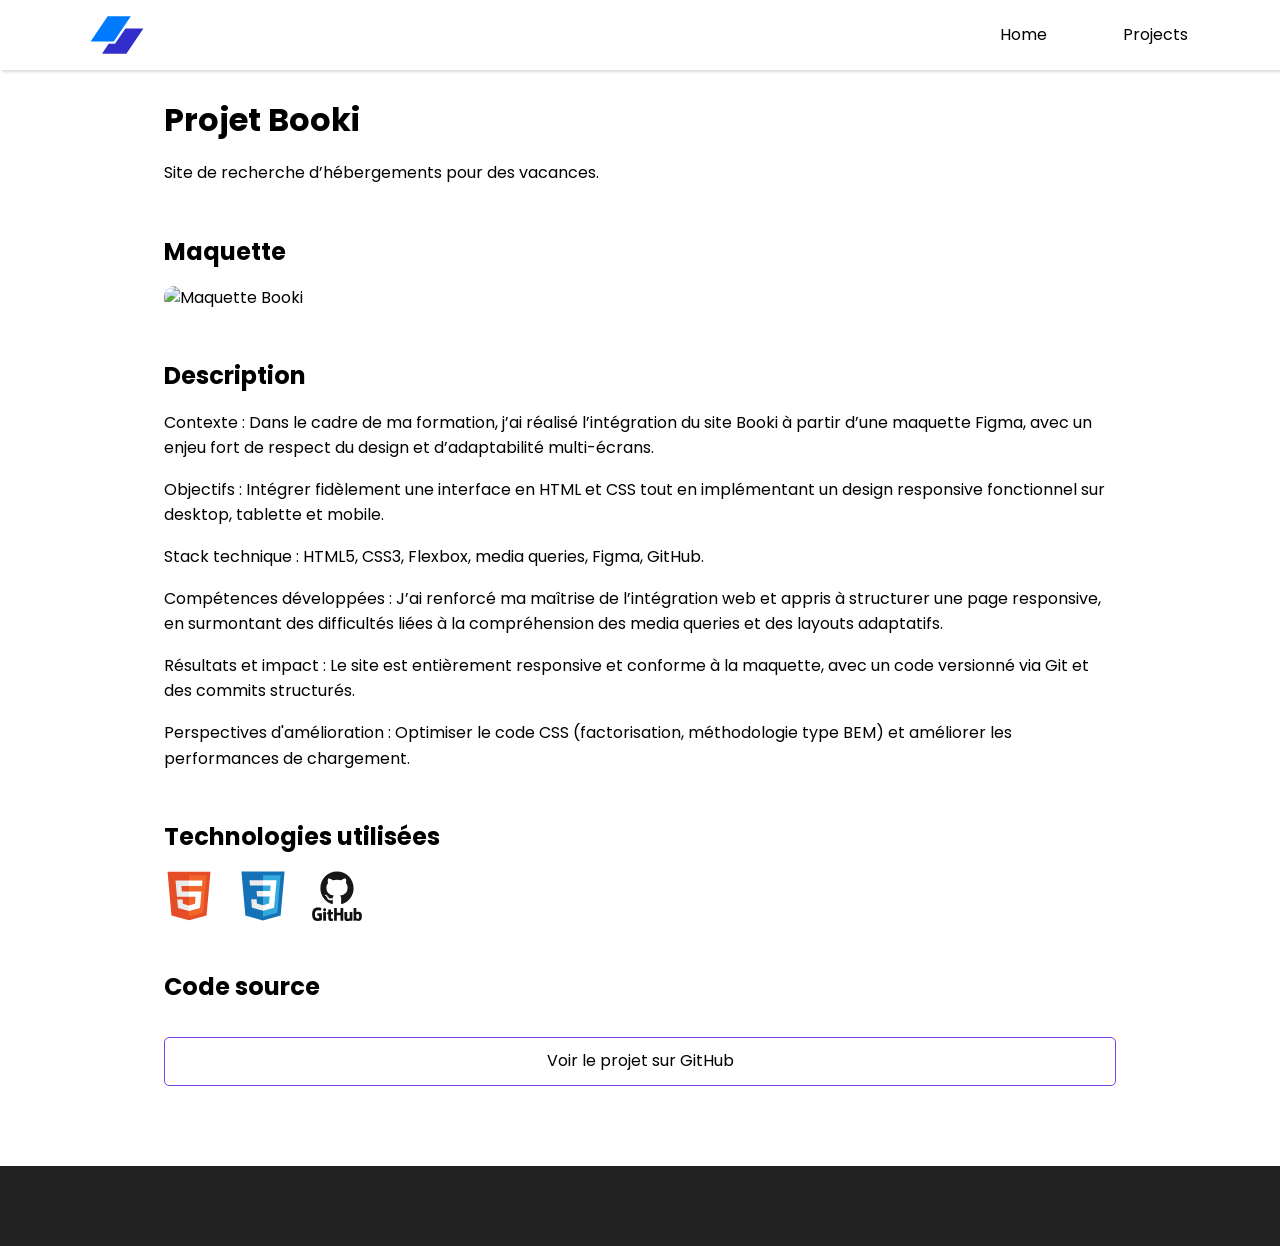
==== commit cbbef7ca: "changement svg" ====
--- a/booki.html
+++ b/booki.html
@@ -31,7 +31,7 @@
   
         <section class="section">
             <h2>Maquette</h2>
-            <img src="assets/siteBooki.PNG" alt="Maquette Booki" class="project-img">
+            <img src="assets/booki/desktop.svg" alt="Maquette Booki" class="project-img">
         </section>
 
  
--- a/index.css
+++ b/index.css
@@ -283,6 +283,14 @@
     padding: 40px;
      min-height: 0vh;
 }
+.parcours{
+    display: flex;
+    justify-content: space-between;
+    align-items: stretch;
+    gap: 40px;
+    padding: 40px;
+     min-height: 0vh;
+}
 
 /* Chaque bloc prend 50% */
 .competence > div {
@@ -340,44 +348,20 @@
 }
 
 
-/* Responsive */
-@media (max-width: 768px) {
-    .sectioncompetence {
-        flex-direction: column;
-    }
-}
 
 
 /* This is a media query. It is saying that if the screen is less than 769px, then do the following. */
 @media only screen and (max-width:769px) {
 
-    .hamburger{
+
+    .nav-menu {
+        position: static;
         display: flex;
-    }
-
-    .hamburger.active .bar:nth-child(2){
-        opacity: 0;
-    }
-
-    .hamburger.active .bar:nth-child(1){
-        transform: translateY(0.5rem) rotate(45deg);
-    }
-
-    .hamburger.active .bar:nth-child(3){
-        transform: translateY(-0.5rem) rotate(-45deg);
-    }
-
-    .nav-menu {
-        position: fixed;
-        left: 0;
-        top: -100vh;
-        gap: 0;
-        flex-direction: column;
-        background-color: var(--bg-color);
-        width: 100%;
-        text-align: center;
-        transition: 0.3s;
-        box-shadow: rgba(0, 0, 0, 0.05) 0px 6px 24px 0px, rgba(0, 0, 0, 0.08) 0px 0px 0px 1px;
+        flex-direction: row;
+        gap: 1rem;
+        width: auto;
+        background: transparent;
+        box-shadow: none;
     }
 
     .nav-item {
